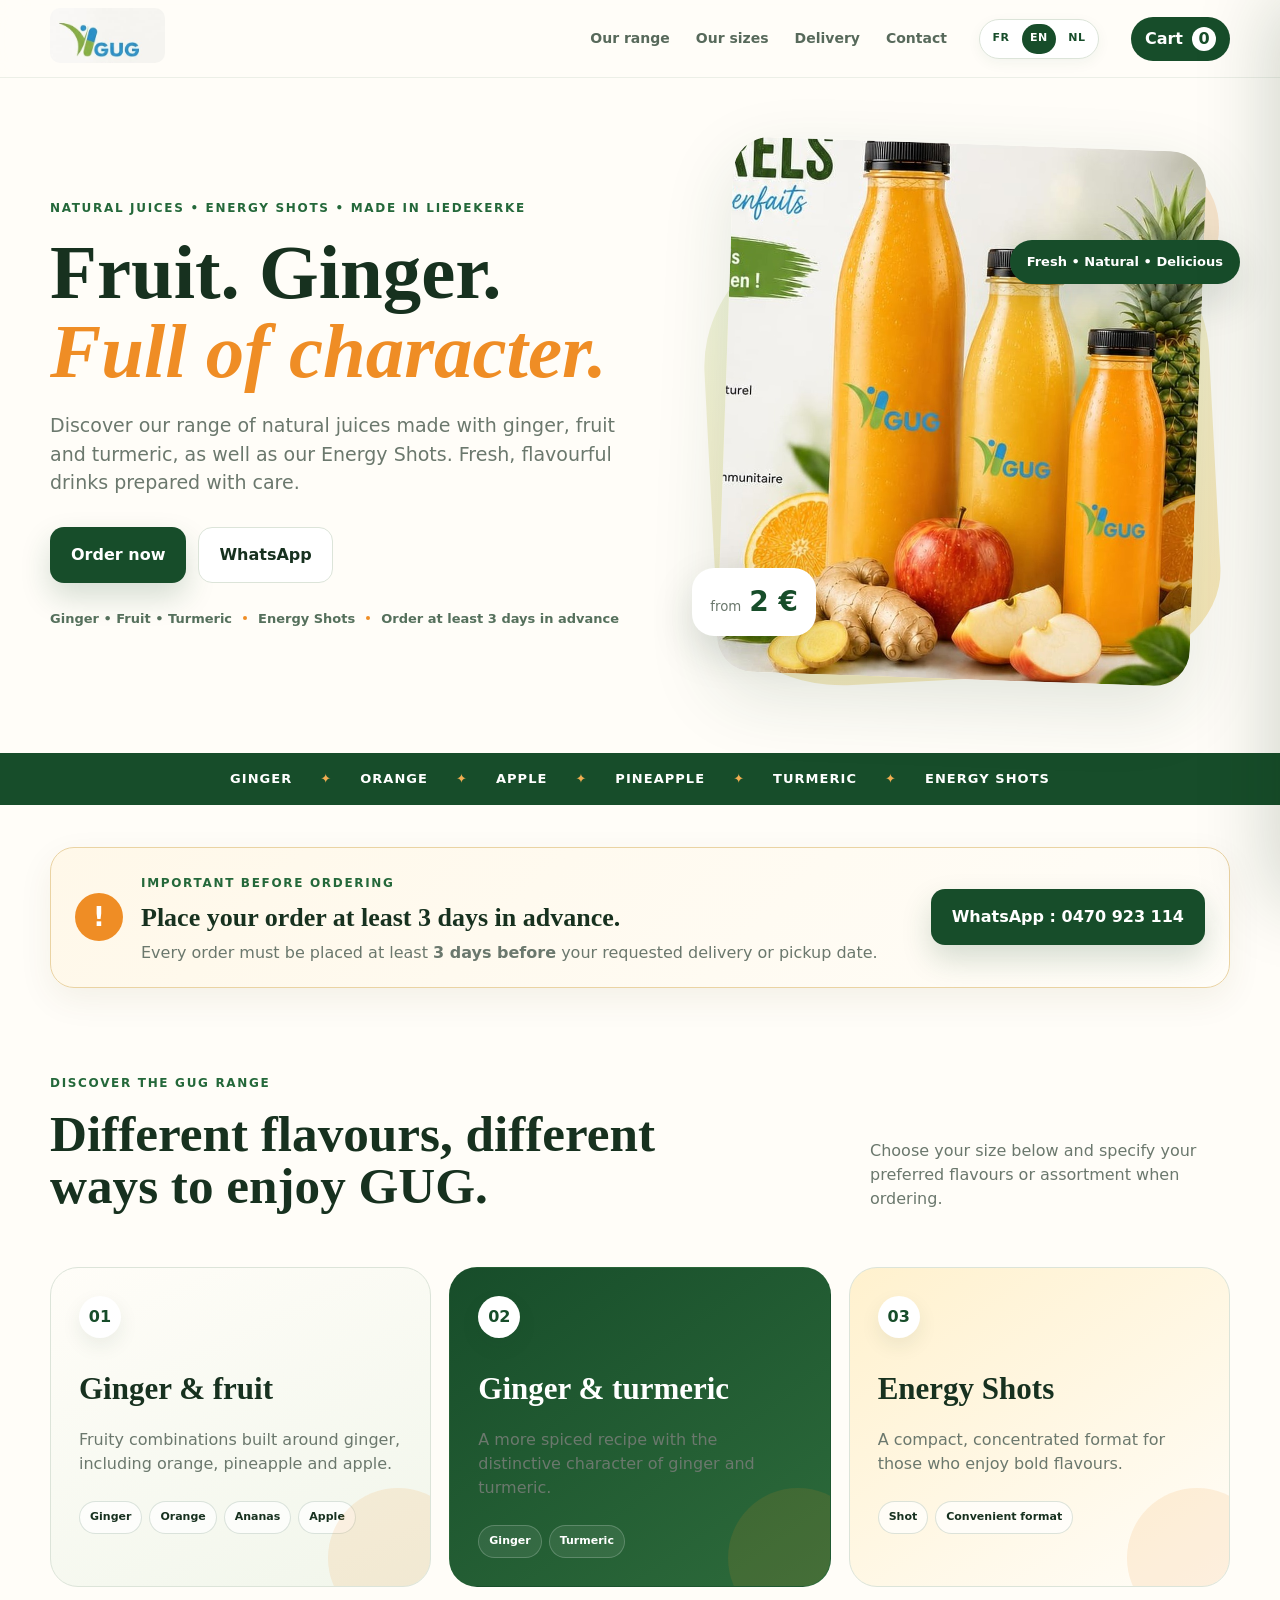
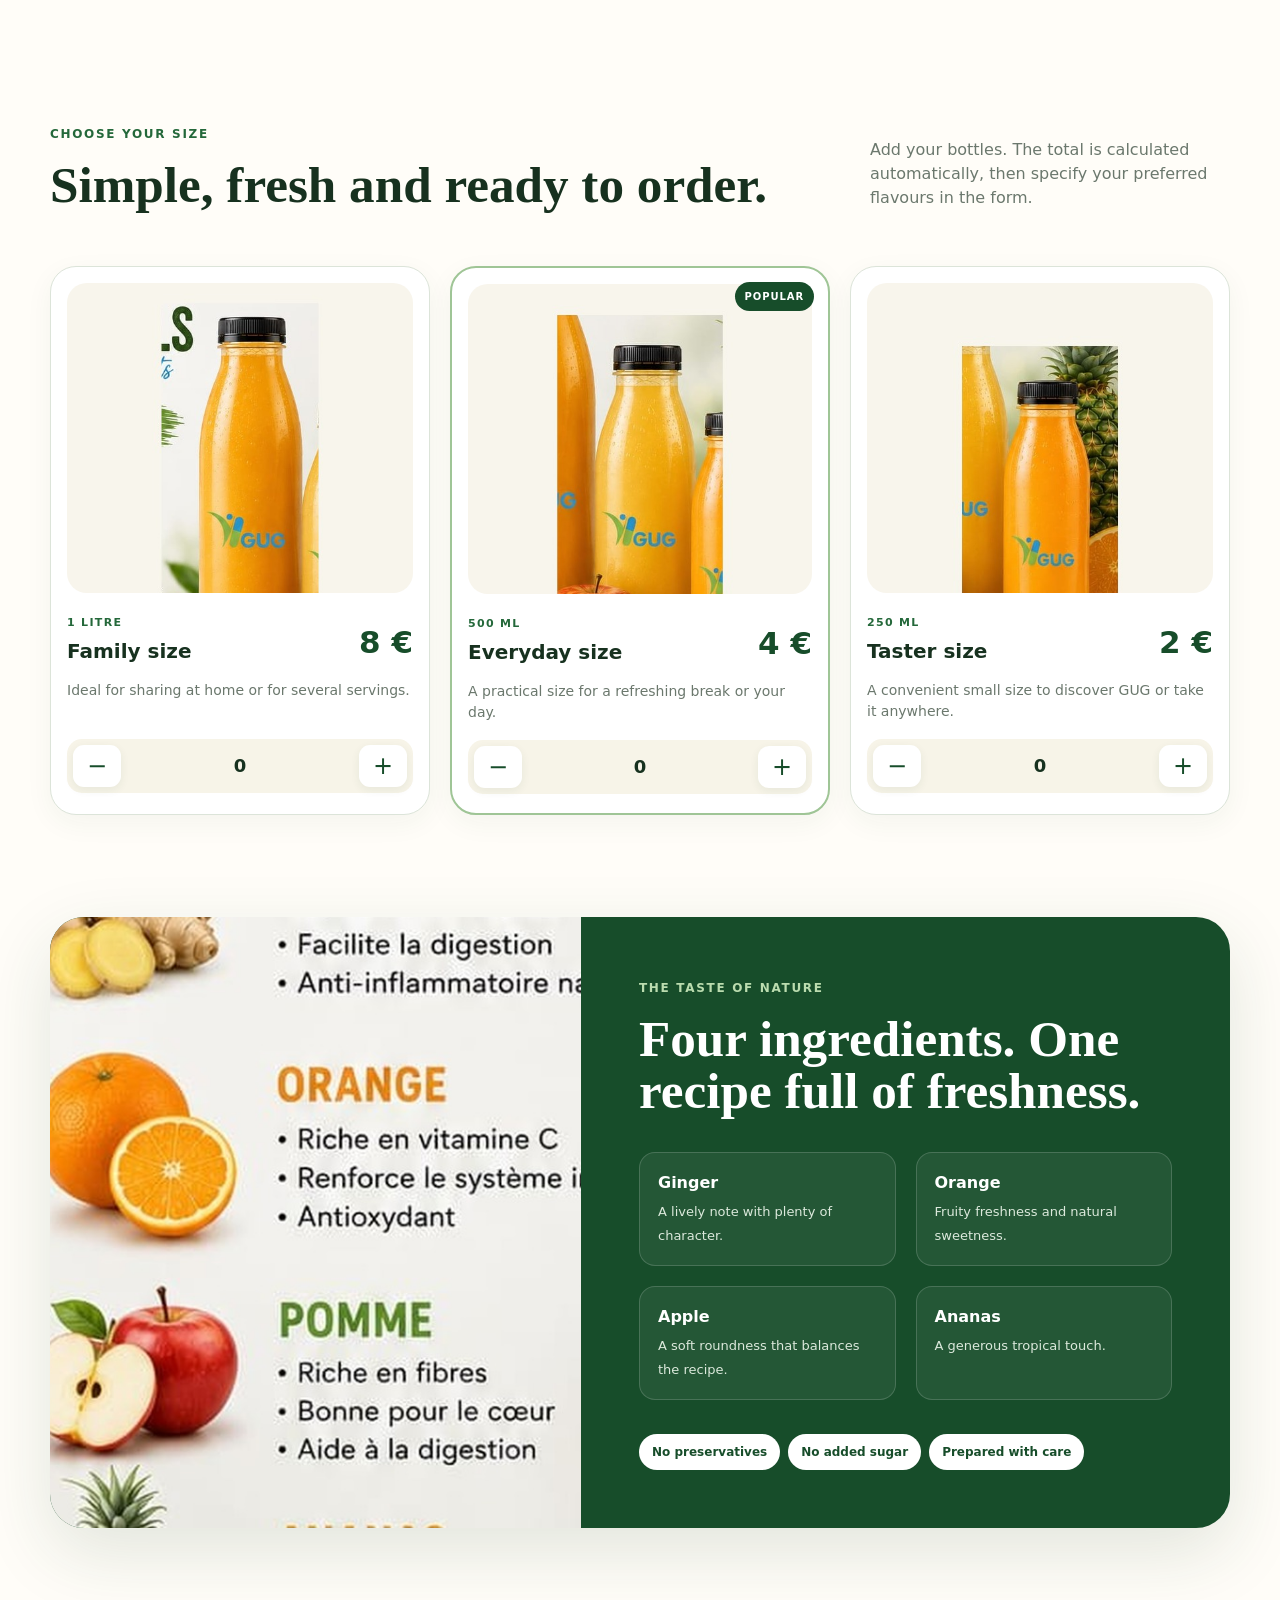
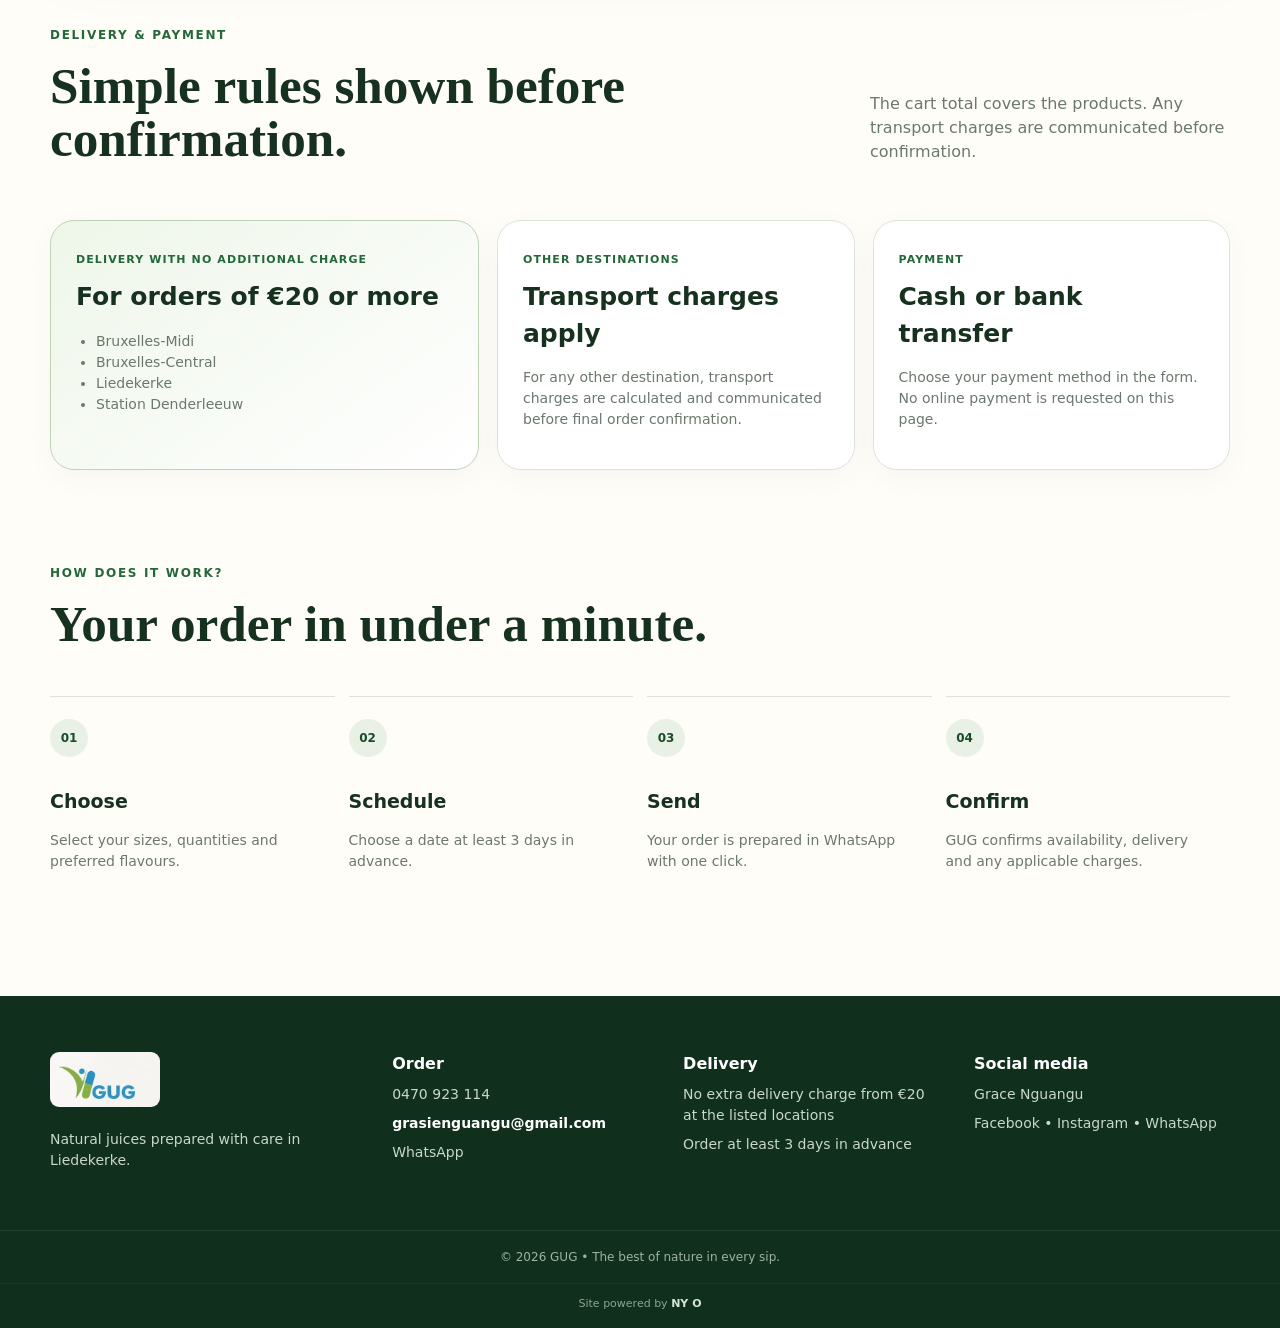
==== en.html @ eeae58f7 "v3" ====
<!DOCTYPE html>

<html lang="en">
<head>
<meta charset="utf-8"/>
<meta content="width=device-width, initial-scale=1" name="viewport"/>
<meta content="#174d2a" name="theme-color"/>
<meta content="Order GUG natural juices made with ginger, fruit and turmeric, as well as Energy Shots. Orders must be placed at least 3 days in advance." name="description"/>
<title>GUG — Natural juices | Online ordering</title>
<link href="styles.css" rel="stylesheet"/>
</head>
<body>
<header class="topbar">
<a aria-label="GUG home" class="brand" href="#top">
<img alt="Logo GUG" src="assets/gug-logo.jpg"/>
</a>
<nav>
<a href="#gamme">Our range</a>
<a href="#produits">Our sizes</a>
<a href="#livraison">Delivery</a>
<a href="#contact">Contact</a>
</nav>
<div aria-label="Choose language" class="language-switch">
<a href="index.html" hreflang="fr" lang="fr">FR</a>
<a class="active" href="en.html" hreflang="en" lang="en">EN</a>
<a href="nl.html" hreflang="nl" lang="nl">NL</a>
</div>
<button aria-label="Open cart" class="cart-mini" id="cartMini" type="button">
<span>Cart</span><b id="cartCount">0</b>
</button>
</header>
<main id="top">
<section class="hero section-shell">
<div class="hero-copy">
<span class="eyebrow">NATURAL JUICES • ENERGY SHOTS • MADE IN LIEDEKERKE</span>
<h1>Fruit. Ginger. <em>Full of character.</em></h1>
<p>Discover our range of natural juices made with ginger, fruit and turmeric, as well as our Energy Shots. Fresh, flavourful drinks prepared with care.</p>
<div class="hero-actions">
<a class="btn primary" href="#produits">Order now</a>
<a class="btn ghost" href="https://wa.me/32470923114" rel="noopener" target="_blank">WhatsApp</a>
</div>
<div class="trust-row">
<span>Ginger • Fruit • Turmeric</span><i></i><span>Energy Shots</span><i></i><span>Order at least 3 days in advance</span>
</div>
</div>
<div class="hero-visual">
<span class="sunburst"></span>
<img alt="GUG natural juice bottles with fruit" src="assets/gug-hero.jpg"/>
<div class="price-pill"><small>from</small><strong>2 €</strong></div>
<div class="fresh-pill">Fresh • Natural • Delicious</div>
</div>
</section>
<section aria-label="GUG highlights" class="ticker">
<div>GINGER</div><span>✦</span><div>ORANGE</div><span>✦</span><div>APPLE</div><span>✦</span><div>PINEAPPLE</div><span>✦</span><div>TURMERIC</div><span>✦</span><div>ENERGY SHOTS</div>
</section>
<section aria-label="Important information" class="order-alert section-shell">
<div class="order-alert-icon">!</div>
<div>
<span class="eyebrow">IMPORTANT BEFORE ORDERING</span>
<h2>Place your order at least 3 days in advance.</h2>
<p>Every order must be placed at least <strong>3 days before</strong> your requested delivery or pickup date.</p>
</div>
<a class="btn primary" href="https://wa.me/32470923114" rel="noopener" target="_blank">WhatsApp : 0470 923 114</a>
</section>
<section class="range section-shell" id="gamme">
<div class="section-head">
<div>
<span class="eyebrow">DISCOVER THE GUG RANGE</span>
<h2>Different flavours, different ways to enjoy GUG.</h2>
</div>
<p>Choose your size below and specify your preferred flavours or assortment when ordering.</p>
</div>
<div class="range-grid">
<article class="range-card">
<span class="range-number">01</span>
<h3>Ginger &amp; fruit</h3>
<p>Fruity combinations built around ginger, including orange, pineapple and apple.</p>
<div class="range-tags"><span>Ginger</span><span>Orange</span><span>Ananas</span><span>Apple</span></div>
</article>
<article class="range-card range-card-dark">
<span class="range-number">02</span>
<h3>Ginger &amp; turmeric</h3>
<p>A more spiced recipe with the distinctive character of ginger and turmeric.</p>
<div class="range-tags"><span>Ginger</span><span>Turmeric</span></div>
</article>
<article class="range-card range-card-shot">
<span class="range-number">03</span>
<h3>Energy Shots</h3>
<p>A compact, concentrated format for those who enjoy bold flavours.</p>
<div class="range-tags"><span>Shot</span><span>Convenient format</span></div>
</article>
</div>
</section>
<section class="products section-shell" id="produits">
<div class="section-head">
<div>
<span class="eyebrow">CHOOSE YOUR SIZE</span>
<h2>Simple, fresh and ready to order.</h2>
</div>
<p>Add your bottles. The total is calculated automatically, then specify your preferred flavours in the form.</p>
</div>
<div class="product-grid">
<article class="product-card" data-product="1l">
<div class="product-image"><img alt="GUG 1 litre juice bottle" src="assets/gug-1l.jpg"/></div>
<div class="product-info">
<div><span class="size">1 LITRE</span><h3>Family size</h3></div>
<strong class="price">8 €</strong>
</div>
<p>Ideal for sharing at home or for several servings.</p>
<div aria-label="1 litre quantity" class="qty-control">
<button class="qty-btn minus" data-id="1l" type="button">−</button>
<span class="qty" id="qty-1l">0</span>
<button class="qty-btn plus" data-id="1l" type="button">+</button>
</div>
</article>
<article class="product-card featured" data-product="500ml">
<span class="badge">POPULAR</span>
<div class="product-image"><img alt="GUG 500 ml juice bottle" src="assets/gug-500ml.jpg"/></div>
<div class="product-info">
<div><span class="size">500 ML</span><h3>Everyday size</h3></div>
<strong class="price">4 €</strong>
</div>
<p>A practical size for a refreshing break or your day.</p>
<div aria-label="500 ml quantity" class="qty-control">
<button class="qty-btn minus" data-id="500ml" type="button">−</button>
<span class="qty" id="qty-500ml">0</span>
<button class="qty-btn plus" data-id="500ml" type="button">+</button>
</div>
</article>
<article class="product-card" data-product="250ml">
<div class="product-image"><img alt="GUG 250 ml juice bottle" src="assets/gug-250ml.jpg"/></div>
<div class="product-info">
<div><span class="size">250 ML</span><h3>Taster size</h3></div>
<strong class="price">2 €</strong>
</div>
<p>A convenient small size to discover GUG or take it anywhere.</p>
<div aria-label="250 ml quantity" class="qty-control">
<button class="qty-btn minus" data-id="250ml" type="button">−</button>
<span class="qty" id="qty-250ml">0</span>
<button class="qty-btn plus" data-id="250ml" type="button">+</button>
</div>
</article>
</div>
</section>
<section class="nature section-shell" id="naturel">
<div class="nature-card">
<div class="nature-image"><img alt="Ginger, orange, apple and pineapple" src="assets/gug-ingredients.jpg"/></div>
<div class="nature-copy">
<span class="eyebrow light">THE TASTE OF NATURE</span>
<h2>Four ingredients. One recipe full of freshness.</h2>
<div class="benefit-grid">
<div><b>Ginger</b><span>A lively note with plenty of character.</span></div>
<div><b>Orange</b><span>Fruity freshness and natural sweetness.</span></div>
<div><b>Apple</b><span>A soft roundness that balances the recipe.</span></div>
<div><b>Ananas</b><span>A generous tropical touch.</span></div>
</div>
<div class="clean-labels"><span>No preservatives</span><span>No added sugar</span><span>Prepared with care</span></div>
</div>
</div>
</section>
<section class="logistics section-shell" id="livraison">
<div class="section-head">
<div>
<span class="eyebrow">DELIVERY &amp; PAYMENT</span>
<h2>Simple rules shown before confirmation.</h2>
</div>
<p>The cart total covers the products. Any transport charges are communicated before confirmation.</p>
</div>
<div class="logistics-grid">
<article class="logistics-card free">
<span class="logistics-kicker">DELIVERY WITH NO ADDITIONAL CHARGE</span>
<h3>For orders of €20 or more</h3>
<ul>
<li>Bruxelles-Midi</li>
<li>Bruxelles-Central</li>
<li>Liedekerke</li>
<li>Station Denderleeuw</li>
</ul>
</article>
<article class="logistics-card">
<span class="logistics-kicker">OTHER DESTINATIONS</span>
<h3>Transport charges apply</h3>
<p>For any other destination, transport charges are calculated and communicated before final order confirmation.</p>
</article>
<article class="logistics-card">
<span class="logistics-kicker">PAYMENT</span>
<h3>Cash or bank transfer</h3>
<p>Choose your payment method in the form. No online payment is requested on this page.</p>
</article>
</div>
</section>
<section class="how section-shell">
<div class="section-head compact"><div><span class="eyebrow">HOW DOES IT WORK?</span><h2>Your order in under a minute.</h2></div></div>
<div class="steps">
<div><span>01</span><b>Choose</b><p>Select your sizes, quantities and preferred flavours.</p></div>
<div><span>02</span><b>Schedule</b><p>Choose a date at least 3 days in advance.</p></div>
<div><span>03</span><b>Send</b><p>Your order is prepared in WhatsApp with one click.</p></div>
<div><span>04</span><b>Confirm</b><p>GUG confirms availability, delivery and any applicable charges.</p></div>
</div>
</section>
</main>
<footer id="contact">
<div class="footer-inner section-shell">
<div><img alt="GUG" class="footer-logo" src="assets/gug-logo.jpg"/><p>Natural juices prepared with care in Liedekerke.</p></div>
<div><b>Order</b><a href="tel:+32470923114">0470 923 114</a><a class="contact-email" href="mailto:grasienguangu@gmail.com"><strong>grasienguangu@gmail.com</strong></a><a href="https://wa.me/32470923114" rel="noopener" target="_blank">WhatsApp</a></div>
<div><b>Delivery</b><span>No extra delivery charge from €20 at the listed locations</span><span>Order at least 3 days in advance</span></div>
<div><b>Social media</b><span>Grace Nguangu</span><span>Facebook • Instagram • WhatsApp</span></div>
</div>
<div class="copyright">© 2026 GUG • The best of nature in every sip.</div>
<div class="powered-by">Site powered by <a href="https://ny-organization.be/home" rel="noopener" target="_blank">NY O</a></div>
</footer>
<button class="floating-cart" hidden="" id="floatingCart" type="button">
<span><b id="floatingQty">0</b> <span id="floatingItemLabel">item</span></span>
<strong id="floatingTotal">0 €</strong>
<em>View my order →</em>
</button>
<div class="drawer-backdrop" hidden="" id="drawerBackdrop"></div>
<aside aria-hidden="true" aria-label="Your order" class="cart-drawer" id="cartDrawer">
<div class="drawer-head">
<div><span class="eyebrow">YOUR ORDER</span><h2>GUG cart</h2></div>
<button aria-label="Close" class="close" id="closeDrawer" type="button">×</button>
</div>
<div class="cart-items" id="cartItems"></div>
<div class="cart-empty" id="cartEmpty">Your cart is empty. Add a bottle to get started.</div>
<div class="cart-total" hidden="" id="cartTotalBlock">
<span>Product total</span><strong id="drawerTotal">0 €</strong>
<small id="deliveryRule">Any transport charges are confirmed with you before validation.</small>
</div>
<form hidden="" id="orderForm">
<div class="form-title"><span>Contact details</span><small>* required fields</small></div>
<label>Full name *<input autocomplete="name" id="customerName" placeholder="Your name" required="" type="text"/></label>
<label>Phone *<input autocomplete="tel" id="customerPhone" placeholder="04…" required="" type="tel"/></label>
<fieldset>
<legend>Fulfilment method *</legend>
<label class="radio-card"><input checked="" name="delivery" type="radio" value="Livraison"/><span><b>Delivery / meeting point</b><small>Choose your destination below</small></span></label>
<label class="radio-card"><input name="delivery" type="radio" value="Retrait à Liedekerke"/><span><b>Pickup</b><small>Pickup in Liedekerke</small></span></label>
</fieldset>
<div id="deliveryFields">
<label>Destination *
          <select id="deliveryDestination" required="">
<option value="">Choose a destination</option>
<option value="Bruxelles-Midi">Bruxelles-Midi</option>
<option value="Bruxelles-Central">Bruxelles-Central</option>
<option value="Liedekerke">Liedekerke</option>
<option value="Station Denderleeuw">Station Denderleeuw</option>
<option value="Autre destination">Other destination</option>
</select>
</label>
<div class="delivery-notice" id="deliveryNotice">
          Delivery with no additional charge at the listed locations for orders of €20 or more.
        </div>
</div>
<div hidden="" id="addressFields">
<label>Exact address / destination *<input autocomplete="street-address" id="address" placeholder="Street, number or meeting point" type="text"/></label>
<div class="two-cols">
<label>Postal code<input autocomplete="postal-code" id="postalCode" placeholder="1000" type="text"/></label>
<label>City<input autocomplete="address-level2" id="city" placeholder="City" type="text"/></label>
</div>
</div>
<fieldset>
<legend>Payment method *</legend>
<label class="radio-card"><input checked="" name="payment" type="radio" value="Cash"/><span><b>Cash</b><small>Cash payment according to the agreed arrangements</small></span></label>
<label class="radio-card"><input name="payment" type="radio" value="Virement bancaire"/><span><b>Bank transfer</b><small>Payment details are provided when the order is confirmed</small></span></label>
</fieldset>
<label>Requested date *<input id="deliveryDate" required="" type="date"/></label>
<div class="advance-notice"><b>At least 3 days in advance.</b> The calendar automatically blocks dates that are too soon.</div>
<label>Preferred flavours / assortment<textarea id="flavors" placeholder="E.g. ginger-pineapple, ginger-orange, turmeric, Energy Shots, assortment…" rows="3"></textarea></label>
<label>Notes / details<textarea id="note" placeholder="E.g. preferred time, meeting details, instructions…" rows="3"></textarea></label>
<fieldset class="safety-box">
<legend>Precautions before ordering *</legend>
<p class="safety-intro">Before completing your order, check that none of the following situations applies to you:</p>
<ul>
<li>Allergy or intolerance to any of the ingredients</li>
<li>Regular use of medication requiring a compatibility check</li>
<li>Anticoagulant treatment or medication affecting blood clotting</li>
<li>Pregnancy or breastfeeding — you may wish to seek advice</li>
<li>Digestive sensitivity or condition requiring precautions</li>
<li>Another particular situation</li>
</ul>
<label class="check-card">
<input id="safetyConfirm" required="" type="checkbox"/>
<span><b>None of these situations</b><small>I confirm that none of the situations listed above applies to me.</small></span>
</label>
<p class="safety-help">If any of these situations applies to you, do not tick this box and contact GUG on WhatsApp before ordering.</p>
</fieldset>
<button class="btn primary full" type="submit">Send my order on WhatsApp</button>
<p class="form-note">No payment is requested on this page. GUG confirms availability, fulfilment arrangements and any transport charges via WhatsApp.</p>
</form>
</aside>
<div aria-live="polite" class="toast" id="toast" role="status"></div>
<script src="app.js"></script>
</body>
</html>
---- styles.css ----
:root{
  --green:#174d2a;
  --green-2:#24683a;
  --green-3:#e9f1e6;
  --cream:#f7f4e8;
  --paper:#fffdf8;
  --orange:#ef8d25;
  --blue:#269bc7;
  --ink:#17311f;
  --muted:#6b786d;
  --line:#dce4d9;
  --shadow:0 24px 70px rgba(31,68,41,.13);
}
*{box-sizing:border-box} html{scroll-behavior:smooth} body{margin:0;font-family:Inter,ui-sans-serif,system-ui,-apple-system,'Segoe UI',sans-serif;color:var(--ink);background:var(--paper);line-height:1.5} body.no-scroll{overflow:hidden}
a{color:inherit;text-decoration:none} button,input,textarea{font:inherit} button{cursor:pointer}.section-shell{width:min(1180px,calc(100% - 40px));margin:auto}
.topbar{position:sticky;top:0;z-index:40;height:78px;display:flex;align-items:center;gap:32px;padding:0 max(24px,calc((100vw - 1180px)/2));background:rgba(255,253,248,.88);backdrop-filter:blur(16px);border-bottom:1px solid rgba(23,77,42,.08)}.brand img{width:115px;height:55px;object-fit:cover;object-position:left top;border-radius:10px}.topbar nav{display:flex;gap:26px;margin-left:auto;font-weight:700;font-size:14px}.topbar nav a{opacity:.72}.topbar nav a:hover{opacity:1}.cart-mini{border:0;background:var(--green);color:white;padding:10px 14px;border-radius:999px;display:flex;gap:9px;align-items:center;font-weight:800}.cart-mini b{background:white;color:var(--green);width:24px;height:24px;border-radius:50%;display:grid;place-items:center}
.hero{min-height:650px;display:grid;grid-template-columns:1.05fr .95fr;gap:48px;align-items:center;padding:66px 0 74px}.eyebrow{font-size:12px;letter-spacing:.14em;font-weight:800;color:var(--green-2)}.hero h1,.section-head h2,.nature h2,.how h2,.drawer-head h2{font-family:Georgia,'Times New Roman',serif;line-height:1.03;margin:14px 0 20px}.hero h1{font-size:clamp(48px,6vw,78px);max-width:720px}.hero h1 em{color:var(--orange);font-weight:700}.hero-copy>p{font-size:19px;color:var(--muted);max-width:650px}.hero-actions{display:flex;gap:12px;margin:30px 0 26px}.btn{border-radius:14px;padding:15px 20px;font-weight:800;display:inline-flex;align-items:center;justify-content:center;border:1px solid transparent}.btn.primary{background:var(--green);color:white;box-shadow:0 14px 30px rgba(23,77,42,.18)}.btn.primary:hover{transform:translateY(-1px);background:#103f21}.btn.ghost{border-color:var(--line);background:white}.btn.full{width:100%;margin-top:6px}.trust-row{display:flex;align-items:center;gap:11px;flex-wrap:wrap;font-size:13px;font-weight:700;color:#55705c}.trust-row i{width:4px;height:4px;background:var(--orange);border-radius:50%}.hero-visual{position:relative;min-height:530px;display:grid;place-items:center}.hero-visual:before{content:"";position:absolute;inset:8% 3% 0;background:linear-gradient(155deg,#eff5df,#f8e6b5);border-radius:48% 48% 26% 26%/35% 36% 20% 20%;transform:rotate(-3deg)}.hero-visual img{position:relative;width:min(480px,88%);height:535px;object-fit:cover;border-radius:36px;box-shadow:var(--shadow);transform:rotate(2deg)}.sunburst{position:absolute;width:145px;height:145px;border-radius:50%;background:var(--orange);right:2%;top:2%;opacity:.18}.price-pill,.fresh-pill{position:absolute;z-index:2;box-shadow:0 16px 40px rgba(23,49,31,.15)}.price-pill{left:0;bottom:8%;background:white;border-radius:22px;padding:13px 18px;display:flex;gap:8px;align-items:baseline}.price-pill small{color:var(--muted)}.price-pill strong{font-size:28px;color:var(--green)}.fresh-pill{right:-10px;top:18%;background:var(--green);color:white;border-radius:999px;padding:12px 17px;font-weight:800;font-size:13px}.ticker{overflow:hidden;background:var(--green);color:white;display:flex;gap:28px;justify-content:center;padding:16px 24px;font-weight:800;letter-spacing:.08em;font-size:13px}.ticker span{color:#f0ad52}
.products{padding:92px 0}.section-head{display:flex;justify-content:space-between;gap:30px;align-items:end;margin-bottom:34px}.section-head h2{font-size:clamp(36px,4vw,54px);max-width:720px}.section-head>p{max-width:360px;color:var(--muted);margin-bottom:22px}.product-grid{display:grid;grid-template-columns:repeat(3,1fr);gap:20px}.product-card{position:relative;background:white;border:1px solid var(--line);border-radius:26px;padding:16px 16px 19px;transition:.22s ease;box-shadow:0 8px 28px rgba(35,69,44,.05)}.product-card:hover{transform:translateY(-5px);box-shadow:var(--shadow)}.product-card.featured{border:2px solid #9fc596}.badge{position:absolute;right:14px;top:14px;background:var(--green);color:white;font-size:10px;letter-spacing:.09em;font-weight:800;border-radius:999px;padding:7px 10px;z-index:2}.product-image{height:310px;background:linear-gradient(180deg,#f7f4e7,#fbfaf4);border-radius:20px;overflow:hidden;display:grid;place-items:center}.product-image img{width:100%;height:100%;object-fit:cover;transition:.25s ease}.product-card:hover .product-image img{transform:scale(1.025)}.product-info{display:flex;justify-content:space-between;align-items:end;gap:16px;margin-top:16px}.size{font-size:11px;font-weight:800;color:var(--green-2);letter-spacing:.12em}.product-info h3{margin:3px 0 0;font-size:20px}.price{font-size:31px;color:var(--green)}.product-card>p{color:var(--muted);font-size:14px;min-height:43px}.qty-control{display:grid;grid-template-columns:48px 1fr 48px;gap:8px;background:var(--cream);padding:6px;border-radius:15px;margin-top:16px}.qty-btn{border:0;background:white;border-radius:11px;height:42px;font-size:24px;color:var(--green);box-shadow:0 3px 10px rgba(29,70,40,.07)}.qty{display:grid;place-items:center;font-weight:800;font-size:18px}
.nature{padding:10px 0 90px}.nature-card{overflow:hidden;background:var(--green);border-radius:34px;display:grid;grid-template-columns:.9fr 1.1fr;box-shadow:var(--shadow)}.nature-image{min-height:560px}.nature-image img{width:100%;height:100%;object-fit:cover}.nature-copy{padding:58px;color:white}.eyebrow.light{color:#bbdcaf}.nature-copy h2{font-size:clamp(38px,4vw,55px)}.benefit-grid{display:grid;grid-template-columns:1fr 1fr;gap:20px;margin:34px 0}.benefit-grid div{padding:18px;border:1px solid rgba(255,255,255,.16);border-radius:16px;background:rgba(255,255,255,.06)}.benefit-grid b{display:block;font-size:16px;margin-bottom:4px}.benefit-grid span{font-size:13px;color:#dce9dc}.clean-labels{display:flex;flex-wrap:wrap;gap:8px}.clean-labels span{background:white;color:var(--green);border-radius:999px;padding:9px 13px;font-size:12px;font-weight:800}
.how{padding:0 0 100px}.section-head.compact{margin-bottom:26px}.steps{display:grid;grid-template-columns:repeat(4,1fr);gap:14px}.steps>div{border-top:1px solid var(--line);padding:22px 12px 10px 0}.steps span{display:inline-grid;place-items:center;width:38px;height:38px;border-radius:50%;background:var(--green-3);font-size:12px;font-weight:800;color:var(--green);margin-bottom:30px}.steps b{display:block;font-size:19px}.steps p{color:var(--muted);font-size:14px}
footer{background:#102f1c;color:white;padding-top:56px}.footer-inner{display:grid;grid-template-columns:1.2fr repeat(3,1fr);gap:35px;padding-bottom:45px}.footer-inner>div{display:flex;flex-direction:column;gap:8px}.footer-logo{width:110px;border-radius:9px}.footer-inner p,.footer-inner span,.footer-inner a{color:#c9d7cc;font-size:14px}.footer-inner a:hover{color:white}.copyright{border-top:1px solid rgba(255,255,255,.09);padding:17px;text-align:center;color:#9fb3a4;font-size:12px}
.floating-cart{position:fixed;z-index:35;left:50%;bottom:20px;transform:translateX(-50%);width:min(620px,calc(100% - 28px));border:0;background:var(--green);color:white;border-radius:18px;padding:13px 16px;box-shadow:0 20px 55px rgba(10,49,23,.34);display:grid;grid-template-columns:1fr auto auto;gap:16px;align-items:center;text-align:left}.floating-cart strong{font-size:20px}.floating-cart em{font-style:normal;font-size:13px;font-weight:800}.floating-cart[hidden]{display:none}
.drawer-backdrop{position:fixed;inset:0;background:rgba(9,29,15,.45);backdrop-filter:blur(3px);z-index:60}.drawer-backdrop[hidden]{display:none}.cart-drawer{position:fixed;right:0;top:0;bottom:0;width:min(500px,100%);background:var(--paper);z-index:61;box-shadow:-25px 0 70px rgba(10,38,18,.18);padding:24px;overflow:auto;transform:translateX(103%);transition:transform .28s ease}.cart-drawer.open{transform:translateX(0)}.drawer-head{display:flex;align-items:flex-start;justify-content:space-between;border-bottom:1px solid var(--line);padding-bottom:16px}.drawer-head h2{font-size:36px;margin:7px 0 0}.close{width:42px;height:42px;border:1px solid var(--line);background:white;border-radius:50%;font-size:27px;color:var(--green)}.cart-items{display:flex;flex-direction:column;gap:8px;padding:16px 0}.cart-row{display:grid;grid-template-columns:1fr auto;gap:10px;padding:12px 0;border-bottom:1px solid var(--line)}.cart-row small{display:block;color:var(--muted)}.cart-row strong{color:var(--green)}.cart-empty{padding:30px 5px;color:var(--muted);text-align:center}.cart-total{padding:15px 0 22px;border-bottom:1px solid var(--line);display:grid;grid-template-columns:1fr auto;gap:8px}.cart-total strong{font-size:26px}.cart-total small{grid-column:1/-1;color:var(--muted)}form{padding-top:22px}.form-title{display:flex;justify-content:space-between;align-items:center;margin-bottom:14px}.form-title span{font-weight:800;font-size:18px}.form-title small{color:var(--muted)}form>label,#addressFields>label,.two-cols label{display:grid;gap:6px;font-size:13px;font-weight:700;margin-bottom:13px}input,textarea{width:100%;border:1px solid var(--line);background:white;border-radius:12px;padding:13px 14px;outline:none;color:var(--ink)}input:focus,textarea:focus{border-color:#7daa84;box-shadow:0 0 0 3px rgba(80,139,92,.1)}fieldset{border:0;padding:0;margin:0 0 14px}legend{font-size:13px;font-weight:700;margin-bottom:8px}.radio-card{display:flex;gap:10px;align-items:center;border:1px solid var(--line);border-radius:13px;padding:10px 12px;margin-bottom:8px;background:white}.radio-card input{width:auto}.radio-card span{display:grid}.radio-card small{color:var(--muted);font-weight:500}.two-cols{display:grid;grid-template-columns:1fr 1fr;gap:10px}.form-note{font-size:11px;color:var(--muted);text-align:center}.toast{position:fixed;z-index:90;left:50%;top:95px;transform:translate(-50%,-15px);background:#132e1d;color:white;padding:11px 15px;border-radius:999px;font-size:13px;font-weight:700;opacity:0;pointer-events:none;transition:.22s}.toast.show{opacity:1;transform:translate(-50%,0)}
@media(max-width:900px){.topbar nav{display:none}.topbar{padding:0 20px}.hero{grid-template-columns:1fr;padding-top:38px}.hero-copy{text-align:center}.hero-copy>p{margin-inline:auto}.hero-actions,.trust-row{justify-content:center}.hero-visual{min-height:480px}.hero-visual img{height:470px}.product-grid{grid-template-columns:1fr 1fr}.product-card:last-child{grid-column:1/-1}.nature-card{grid-template-columns:1fr}.nature-image{min-height:360px}.steps{grid-template-columns:1fr 1fr}.footer-inner{grid-template-columns:1fr 1fr}.section-head{display:block}.section-head>p{margin-bottom:0}.section-head h2{margin-bottom:15px}}
@media(max-width:600px){.section-shell{width:min(100% - 26px,1180px)}.topbar{height:68px}.brand img{width:92px;height:45px}.cart-mini span{display:none}.hero{gap:14px;padding-bottom:42px}.hero h1{font-size:46px}.hero-copy>p{font-size:16px}.hero-actions{flex-direction:column}.hero-visual{min-height:390px}.hero-visual img{height:380px;width:92%;border-radius:28px}.price-pill{left:5px;bottom:2%}.fresh-pill{right:2px;top:12%}.ticker{justify-content:flex-start;white-space:nowrap;overflow:auto}.products{padding:64px 0}.product-grid{grid-template-columns:1fr}.product-card:last-child{grid-column:auto}.product-image{height:280px}.nature{padding-bottom:64px}.nature-copy{padding:32px 22px}.benefit-grid{grid-template-columns:1fr}.steps{grid-template-columns:1fr}.steps span{margin-bottom:15px}.footer-inner{grid-template-columns:1fr;gap:26px}.floating-cart{grid-template-columns:1fr auto}.floating-cart em{display:none}.cart-drawer{padding:20px}.two-cols{grid-template-columns:1fr}.nature-image{min-height:310px}}


/* --- GUG V2 : gamme, livraison, paiement et précautions --- */
.order-alert{
  margin-top:42px;
  padding:22px 24px;
  border:1px solid #ead3a3;
  border-radius:24px;
  background:linear-gradient(135deg,#fff8e9,#fffdf8);
  display:grid;
  grid-template-columns:auto 1fr auto;
  gap:18px;
  align-items:center;
  box-shadow:0 12px 35px rgba(92,68,21,.07)
}
.order-alert-icon{
  width:48px;height:48px;border-radius:50%;display:grid;place-items:center;
  background:var(--orange);color:white;font-size:26px;font-weight:900
}
.order-alert h2{font-family:Georgia,'Times New Roman',serif;font-size:26px;margin:4px 0}
.order-alert p{margin:0;color:var(--muted)}
.range{padding:82px 0 42px}
.range-grid{display:grid;grid-template-columns:repeat(3,1fr);gap:18px}
.range-card{
  min-height:300px;padding:28px;border-radius:28px;border:1px solid var(--line);
  background:linear-gradient(155deg,#fffdf8,#f1f6eb);position:relative;overflow:hidden
}
.range-card:after{
  content:"";position:absolute;width:140px;height:140px;border-radius:50%;
  background:rgba(239,141,37,.12);right:-38px;bottom:-42px
}
.range-card-dark{background:linear-gradient(145deg,#174d2a,#2d6b3b);color:white;border-color:transparent}
.range-card-dark p{color:#d8e7da}
.range-card-shot{background:linear-gradient(145deg,#fff1ce,#fffdf8)}
.range-number{display:inline-grid;place-items:center;width:42px;height:42px;border-radius:50%;background:white;color:var(--green);font-weight:900;box-shadow:0 8px 20px rgba(31,68,41,.08)}
.range-card h3{font-family:Georgia,'Times New Roman',serif;font-size:31px;margin:28px 0 12px}
.range-card p{color:var(--muted);max-width:330px}
.range-tags{display:flex;flex-wrap:wrap;gap:7px;margin-top:25px}
.range-tags span{font-size:11px;font-weight:800;border:1px solid rgba(23,77,42,.15);border-radius:999px;padding:7px 10px;background:rgba(255,255,255,.7)}
.range-card-dark .range-tags span{border-color:rgba(255,255,255,.2);background:rgba(255,255,255,.08);color:white}

.logistics{padding:4px 0 90px}
.logistics-grid{display:grid;grid-template-columns:1.2fr 1fr 1fr;gap:18px}
.logistics-card{
  border:1px solid var(--line);border-radius:24px;padding:25px;background:white;
  box-shadow:0 8px 28px rgba(35,69,44,.04)
}
.logistics-card.free{background:linear-gradient(145deg,#eef6e9,#fff);border-color:#bfd4b7}
.logistics-kicker{font-size:11px;letter-spacing:.1em;font-weight:900;color:var(--green-2)}
.logistics-card h3{font-size:25px;margin:8px 0 12px}
.logistics-card p,.logistics-card li{color:var(--muted);font-size:14px}
.logistics-card ul{padding-left:20px;margin-bottom:0}

select{
  width:100%;border:1px solid var(--line);background:white;border-radius:12px;
  padding:13px 14px;outline:none;color:var(--ink);font:inherit
}
select:focus{border-color:#7daa84;box-shadow:0 0 0 3px rgba(80,139,92,.1)}
#deliveryFields>label{display:grid;gap:6px;font-size:13px;font-weight:700;margin-bottom:10px}
.delivery-notice,.advance-notice{
  padding:11px 12px;border-radius:12px;font-size:12px;line-height:1.45;margin:0 0 14px
}
.delivery-notice{background:#edf5ea;color:#315f3b;border:1px solid #d0e2ca}
.delivery-notice.warning{background:#fff5df;color:#7a5520;border-color:#ecd49e}
.delivery-notice.success{background:#eaf5e9;color:#235a31;border-color:#bad6b8}
.advance-notice{background:#fff6e8;color:#76501f;border:1px solid #ead6ae;margin-top:-5px}
.safety-box{
  margin-top:18px;padding:18px;border:1px solid #e6cfae;border-radius:18px;
  background:#fffaf1
}
.safety-box legend{padding:0 6px;color:#664817}
.safety-intro{margin:0 0 10px;color:#5e5c50;font-size:13px}
.safety-box ul{margin:0 0 15px;padding-left:20px;color:#5e5c50;font-size:12px;line-height:1.55}
.check-card{
  display:flex;gap:10px;align-items:flex-start;border:1px solid #d9c39f;border-radius:13px;
  padding:12px;background:white;cursor:pointer
}
.check-card input{width:auto;margin-top:4px}
.check-card span{display:grid}
.check-card small{color:var(--muted);font-weight:500}
.safety-help{margin:10px 0 0;color:#7b5b29;font-size:11px}

@media(max-width:900px){
  .order-alert{grid-template-columns:auto 1fr}.order-alert .btn{grid-column:1/-1}
  .range-grid{grid-template-columns:1fr 1fr}.range-card:last-child{grid-column:1/-1}
  .logistics-grid{grid-template-columns:1fr 1fr}.logistics-card:first-child{grid-column:1/-1}
}
@media(max-width:600px){
  .order-alert{margin-top:24px;padding:18px;grid-template-columns:1fr;text-align:left}
  .order-alert-icon{width:40px;height:40px;font-size:20px}
  .order-alert .btn{grid-column:auto;width:100%}
  .range{padding-top:58px}.range-grid{grid-template-columns:1fr}.range-card:last-child{grid-column:auto}
  .range-card{min-height:auto}
  .logistics-grid{grid-template-columns:1fr}.logistics-card:first-child{grid-column:auto}
}


/* --- GUG V3 : langues + contact + attribution --- */
.language-switch{
  display:flex;
  align-items:center;
  gap:4px;
  padding:4px;
  border:1px solid var(--line);
  border-radius:999px;
  background:white;
  box-shadow:0 4px 14px rgba(23,77,42,.05);
}
.language-switch a{
  width:34px;
  height:30px;
  display:grid;
  place-items:center;
  border-radius:999px;
  font-size:11px;
  font-weight:900;
  letter-spacing:.04em;
  color:var(--green);
  transition:.18s ease;
}
.language-switch a:hover{background:var(--green-3)}
.language-switch a.active{
  background:var(--green);
  color:white;
}
.contact-email strong{color:white;font-weight:800}
.powered-by{
  border-top:1px solid rgba(255,255,255,.06);
  padding:12px 18px 16px;
  text-align:center;
  color:#8fa795;
  font-size:11px;
}
.powered-by a{color:#d6e5d9;font-weight:800}
.powered-by a:hover{color:white;text-decoration:underline}

@media(max-width:900px){
  .topbar{gap:14px}
  .topbar nav{display:none}
  .language-switch{margin-left:auto}
}
@media(max-width:600px){
  .language-switch a{width:30px;height:28px;font-size:10px}
}
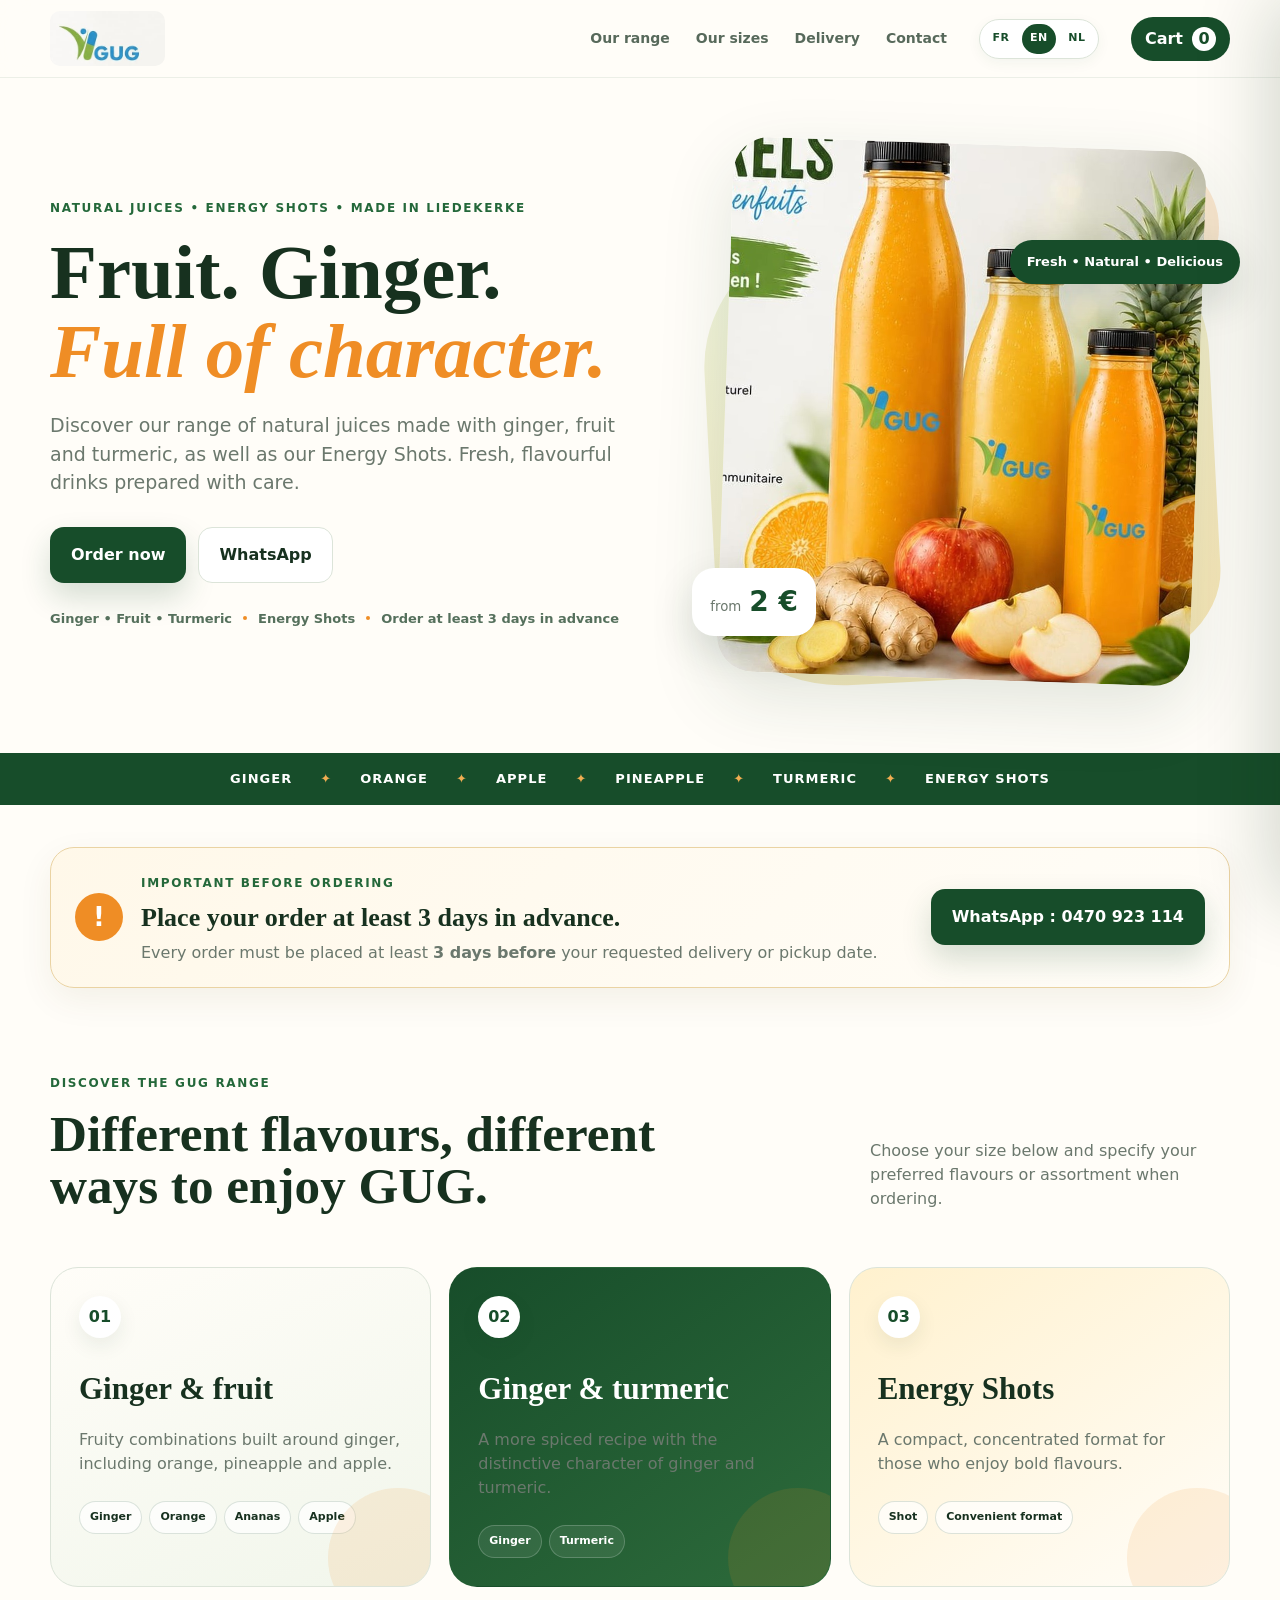
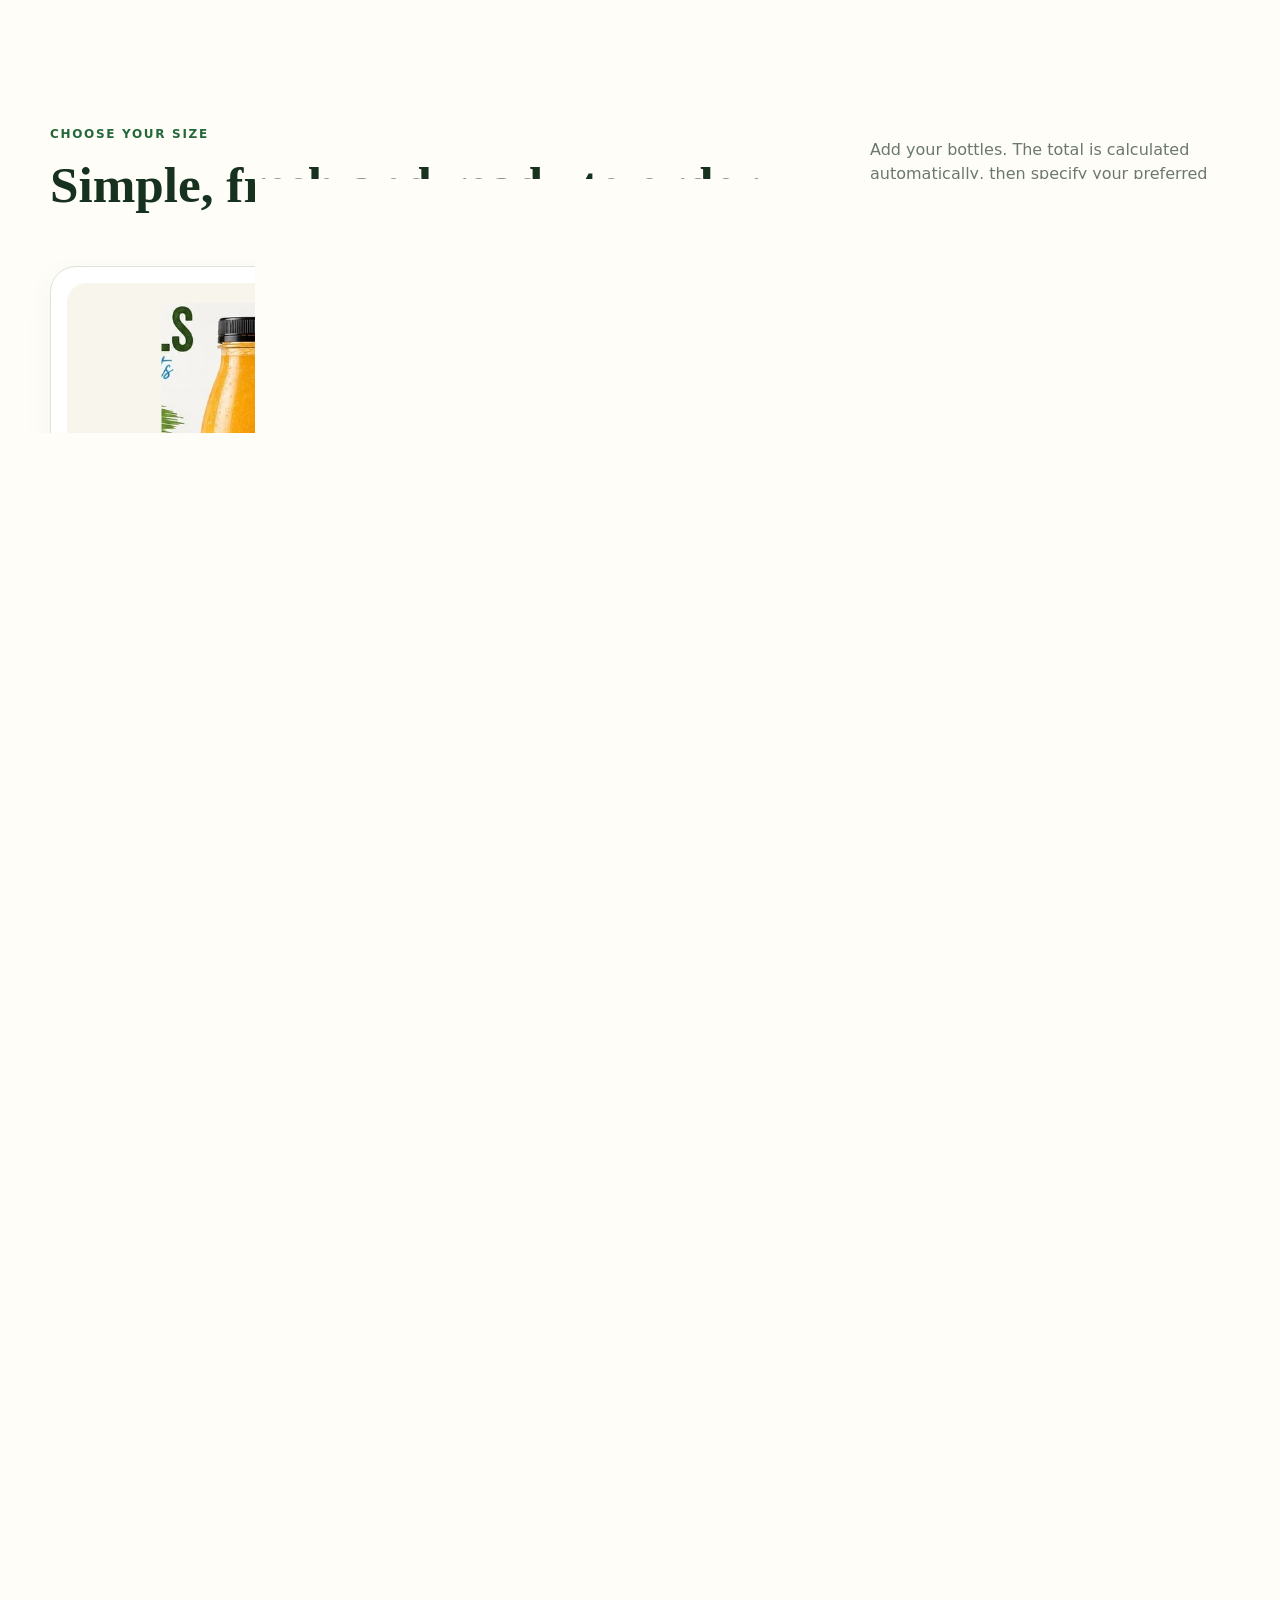
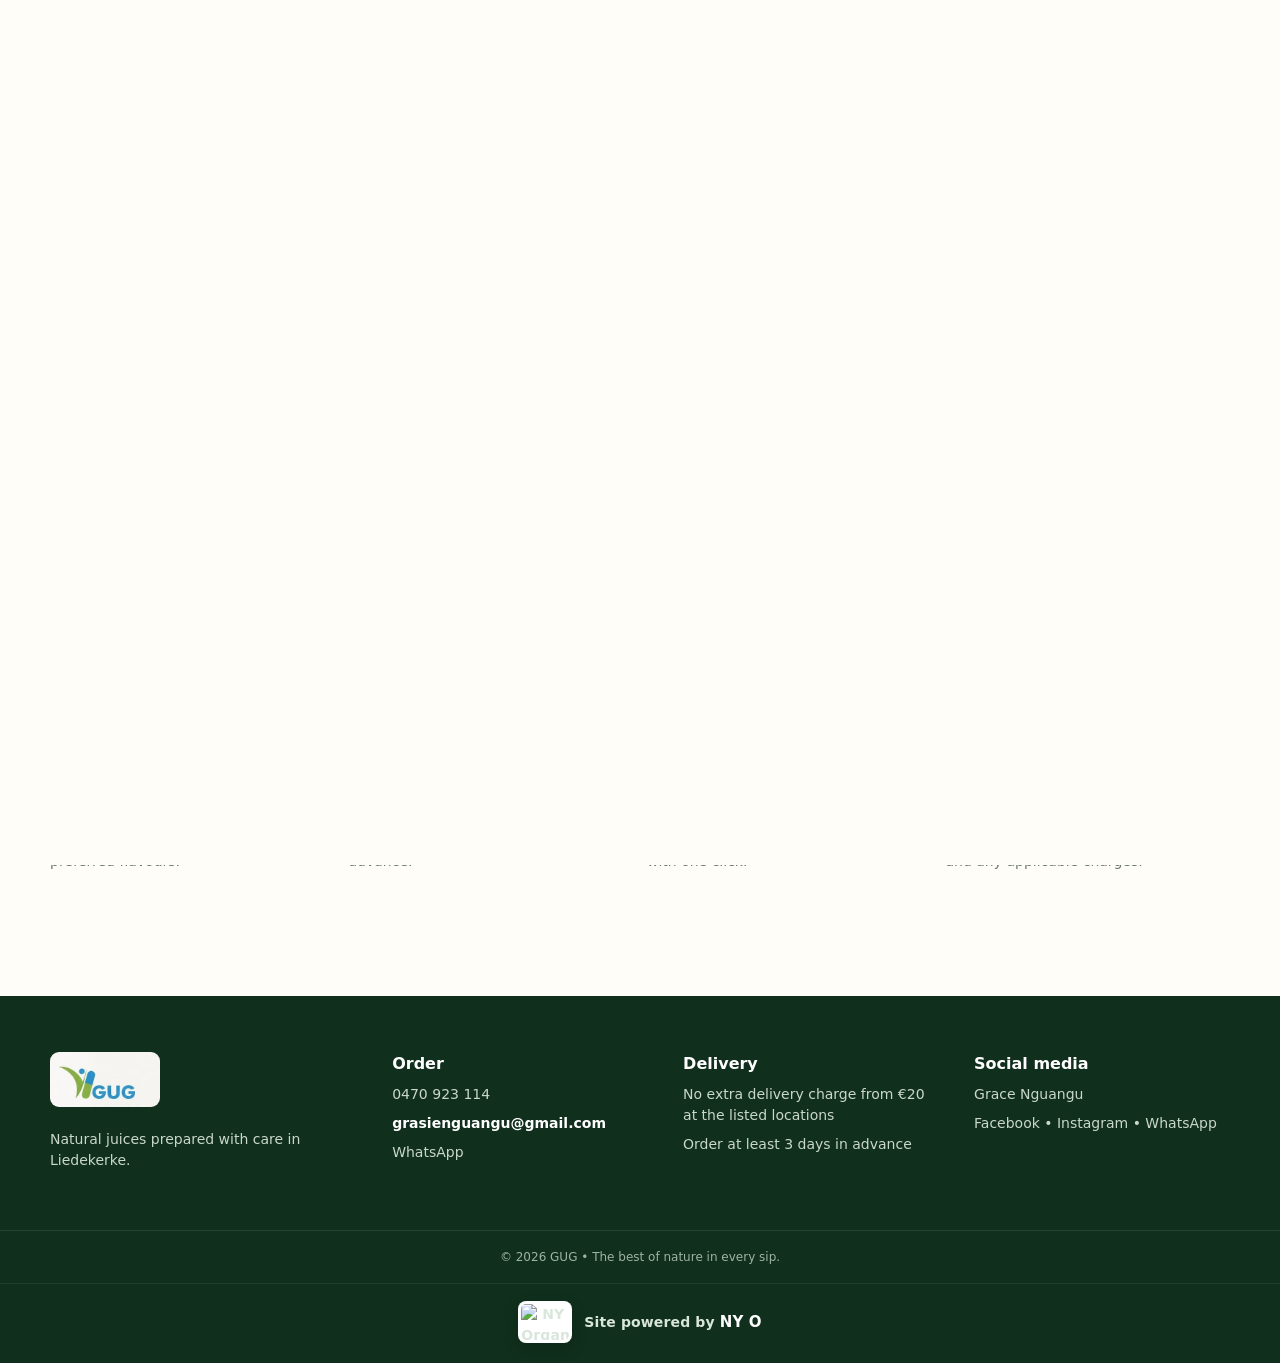
==== commit fdec1d34: "v4" ====
--- a/en.html
+++ b/en.html
@@ -7,12 +7,12 @@
 <meta content="#174d2a" name="theme-color"/>
 <meta content="Order GUG natural juices made with ginger, fruit and turmeric, as well as Energy Shots. Orders must be placed at least 3 days in advance." name="description"/>
 <title>GUG — Natural juices | Online ordering</title>
-<link href="styles.css" rel="stylesheet"/>
+<link href="assets/gug-favicon-32.png" rel="icon" sizes="32x32" type="image/png"/><link href="assets/gug-favicon-192.png" rel="icon" sizes="192x192" type="image/png"/><link href="assets/gug-apple-touch-icon.png" rel="apple-touch-icon" sizes="180x180"/><link href="styles.css" rel="stylesheet"/>
 </head>
 <body>
 <header class="topbar">
 <a aria-label="GUG home" class="brand" href="#top">
-<img alt="Logo GUG" src="assets/gug-logo.jpg"/>
+<img alt="Logo GUG" class="moving-gug-logo" src="assets/gug-logo.jpg"/>
 </a>
 <nav>
 <a href="#gamme">Our range</a>
@@ -207,7 +207,7 @@
 <div><b>Social media</b><span>Grace Nguangu</span><span>Facebook • Instagram • WhatsApp</span></div>
 </div>
 <div class="copyright">© 2026 GUG • The best of nature in every sip.</div>
-<div class="powered-by">Site powered by <a href="https://ny-organization.be/home" rel="noopener" target="_blank">NY O</a></div>
+<div class="powered-by"><a class="ny-powered-link" href="https://ny-organization.be/home" rel="noopener" target="_blank"><img alt="NY Organization" class="ny-powered-logo" src="assets/ny-organization-logo.png"/><span>Site powered by <strong>NY O</strong></span></a></div>
 </footer>
 <button class="floating-cart" hidden="" id="floatingCart" type="button">
 <span><b id="floatingQty">0</b> <span id="floatingItemLabel">item</span></span>
--- a/styles.css
+++ b/styles.css
@@ -167,3 +167,104 @@
 @media(max-width:600px){
   .language-switch a{width:30px;height:28px;font-size:10px}
 }
+
+
+/* --- GUG V4 : logo animé, favicon et branding NY O --- */
+.brand{
+  position:relative;
+  display:inline-flex;
+  align-items:center;
+  isolation:isolate;
+}
+.brand::after{
+  content:"";
+  position:absolute;
+  inset:8px -6px;
+  border-radius:18px;
+  background:radial-gradient(circle, rgba(239,141,37,.14), transparent 68%);
+  opacity:.35;
+  z-index:-1;
+  animation:gugLogoAura 3.8s ease-in-out infinite;
+}
+.brand .moving-gug-logo{
+  transform-origin:50% 55%;
+  will-change:transform,filter;
+  animation:gugLogoFloat 3.8s ease-in-out infinite;
+}
+.brand:hover .moving-gug-logo{
+  animation-duration:1.35s;
+  filter:drop-shadow(0 8px 12px rgba(23,77,42,.16));
+}
+
+@keyframes gugLogoFloat{
+  0%,100%{
+    transform:translate3d(0,0,0) rotate(-.6deg) scale(1);
+    filter:drop-shadow(0 3px 5px rgba(23,77,42,.08));
+  }
+  25%{
+    transform:translate3d(2px,-2px,0) rotate(.4deg) scale(1.015);
+  }
+  50%{
+    transform:translate3d(0,-5px,0) rotate(.8deg) scale(1.025);
+    filter:drop-shadow(0 8px 12px rgba(23,77,42,.14));
+  }
+  75%{
+    transform:translate3d(-2px,-2px,0) rotate(-.2deg) scale(1.012);
+  }
+}
+@keyframes gugLogoAura{
+  0%,100%{transform:scale(.92);opacity:.20}
+  50%{transform:scale(1.08);opacity:.52}
+}
+
+.powered-by{
+  border-top:1px solid rgba(255,255,255,.07);
+  padding:17px 18px 20px;
+  text-align:center;
+}
+.ny-powered-link{
+  display:inline-flex;
+  align-items:center;
+  justify-content:center;
+  gap:12px;
+  color:#d9e6dc !important;
+  font-size:14px !important;
+  font-weight:650;
+  letter-spacing:.01em;
+  transition:transform .2s ease,color .2s ease;
+}
+.ny-powered-link:hover{
+  color:white !important;
+  transform:translateY(-1px);
+  text-decoration:none !important;
+}
+.ny-powered-link strong{
+  color:white;
+  font-size:15px;
+  font-weight:850;
+}
+.ny-powered-logo{
+  width:54px;
+  height:42px;
+  object-fit:contain;
+  background:white;
+  border-radius:8px;
+  padding:3px;
+  box-shadow:0 5px 16px rgba(0,0,0,.16);
+}
+
+@media(max-width:600px){
+  .ny-powered-link{
+    font-size:13px !important;
+    gap:9px;
+  }
+  .ny-powered-link strong{font-size:14px}
+  .ny-powered-logo{width:48px;height:38px}
+}
+
+@media(prefers-reduced-motion:reduce){
+  .brand::after,
+  .brand .moving-gug-logo{
+    animation:none !important;
+  }
+}
